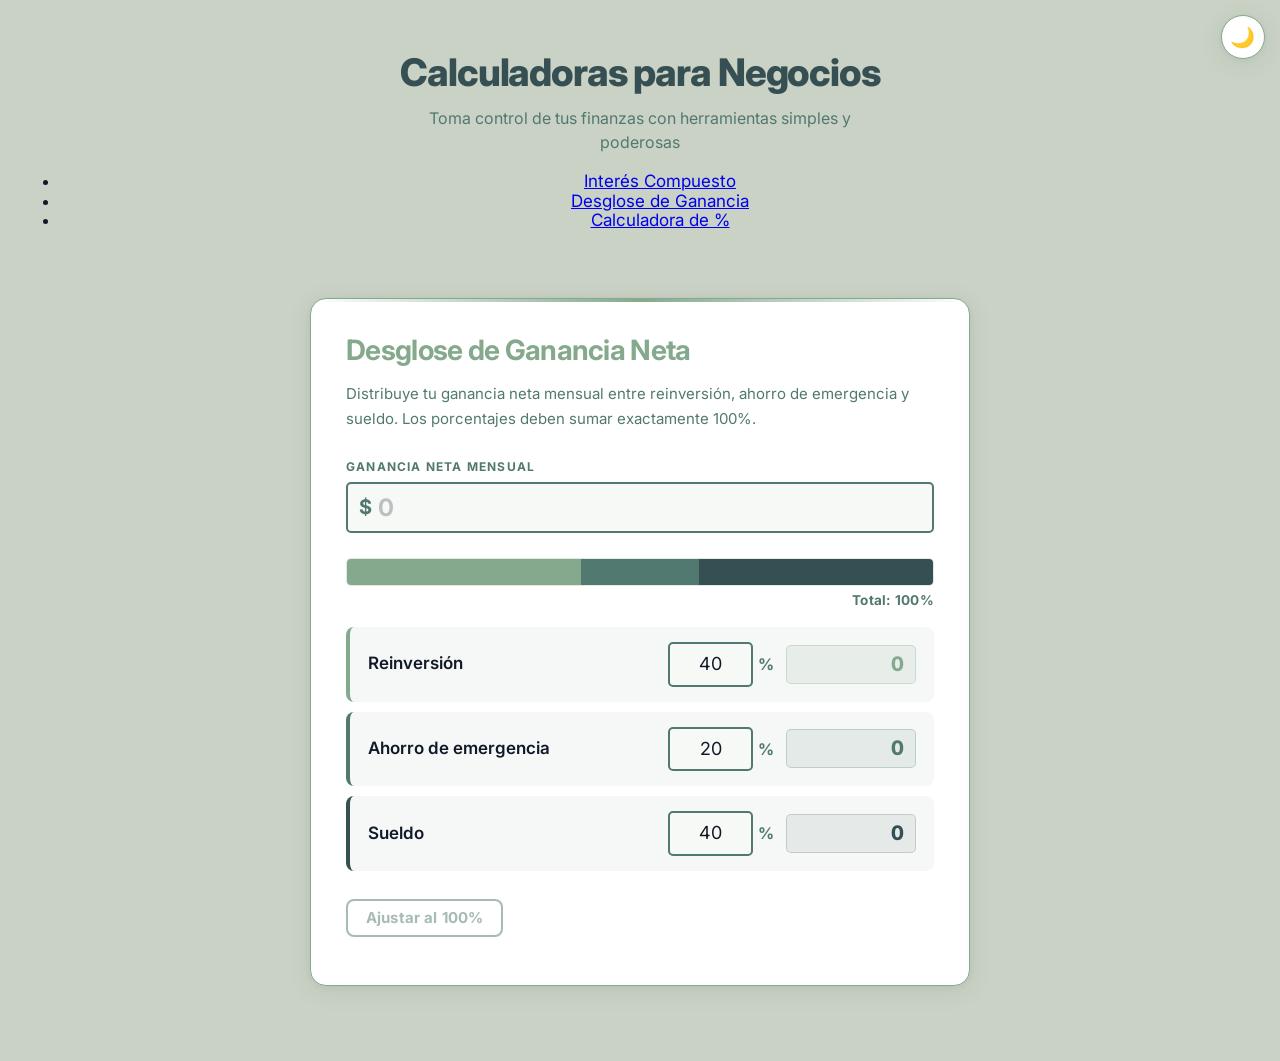
==== desglose.html @ 99549d0c "refactor: split app into multiple pages with shared JS modules" ====
<!DOCTYPE html>
<html lang="es">

<head>
  <meta charset="UTF-8" />
  <meta name="viewport" content="width=device-width, initial-scale=1.0" />
  <title>Desglose de Ganancia Neta | Calculadoras para Negocios</title>
  <link rel="icon" type="image/png" href="assets/img/general/favicon.png" />
  <meta name="description" content="Distribuye tu ganancia neta mensual entre reinversión, ahorro de emergencia y sueldo.">
  <link rel="preconnect" href="https://fonts.googleapis.com">
  <link rel="preconnect" href="https://fonts.gstatic.com" crossorigin>
  <link href="https://fonts.googleapis.com/css2?family=Inter:opsz,wght@14..32,300..900&display=swap" rel="stylesheet">
  <link rel="stylesheet" href="assets/css/normalize.css" />
  <link rel="stylesheet" href="assets/css/main.css" />
  <script>
    (function () {
      var s = localStorage.getItem('theme');
      var dark = s === 'dark' || (!s && window.matchMedia('(prefers-color-scheme: dark)').matches);
      if (dark) document.documentElement.dataset.theme = 'dark';
    })();
  </script>
</head>

<body>

  <header class="site-header">
    <div class="site-header__top">
      <h1 class="site-header__title">Calculadoras para Negocios</h1>
      <p class="site-header__subtitle">Toma control de tus finanzas con herramientas simples y poderosas</p>
    </div>
    <nav class="site-nav" aria-label="Calculadoras">
      <ul class="site-nav__list">
        <li><a class="site-nav__link" href="index.html">Interés Compuesto</a></li>
        <li><a class="site-nav__link" href="desglose.html">Desglose de Ganancia</a></li>
        <li><a class="site-nav__link" href="porcentaje.html">Calculadora de %</a></li>
      </ul>
    </nav>
  </header>

  <main class="site-main">

    <section class="calculator">
      <div class="calculator__header">
        <h2 class="calculator__title">Desglose de Ganancia Neta</h2>
      </div>

      <p class="calculator__description">
        Distribuye tu ganancia neta mensual entre reinversión, ahorro de emergencia y sueldo.
        Los porcentajes deben sumar exactamente 100%.
      </p>

      <div class="calculator__income-wrap">
        <label class="calculator__label" for="income">Ganancia neta mensual</label>
        <div class="calculator__prefix-wrap">
          <span class="calculator__prefix">$</span>
          <input type="number" id="income" placeholder="0" min="0">
        </div>
      </div>

      <div class="breakdown__bar-wrap">
        <div class="breakdown__bar" id="breakdown-bar"></div>
        <div class="breakdown__total" id="breakdown-total"></div>
      </div>

      <div class="breakdown">
        <div class="breakdown__item breakdown__item--reinversion">
          <span class="breakdown__label">Reinversión</span>
          <div class="breakdown__pct-group">
            <input type="number" class="breakdown__pct-input" id="pct-reinversion" value="0" min="0" max="100">
            <span class="breakdown__pct-symbol">%</span>
          </div>
          <div class="breakdown__result" id="reinversion" aria-live="polite">0</div>
        </div>
        <div class="breakdown__item breakdown__item--ahorro">
          <span class="breakdown__label">Ahorro de emergencia</span>
          <div class="breakdown__pct-group">
            <input type="number" class="breakdown__pct-input" id="pct-ahorro" value="0" min="0" max="100">
            <span class="breakdown__pct-symbol">%</span>
          </div>
          <div class="breakdown__result" id="ahorro" aria-live="polite">0</div>
        </div>
        <div class="breakdown__item breakdown__item--sueldo">
          <span class="breakdown__label">Sueldo</span>
          <div class="breakdown__pct-group">
            <input type="number" class="breakdown__pct-input" id="pct-sueldo" value="0" min="0" max="100">
            <span class="breakdown__pct-symbol">%</span>
          </div>
          <div class="breakdown__result" id="sueldo" aria-live="polite">0</div>
        </div>
      </div>

      <div class="breakdown__footer">
        <button class="breakdown__normalize" id="breakdown-normalize">Ajustar al 100%</button>
        <p class="breakdown__validation" id="breakdown-validation"></p>
      </div>
    </section>

  </main>

  <button class="theme-toggle" id="themeToggle" aria-label="Cambiar tema"></button>
  <script src="assets/js/shared.js"></script>
  <script src="assets/js/breakdown.js"></script>
</body>

</html>
---- assets/css/main.css ----
/* ============================================================
   VARIABLES
   ============================================================ */
:root {
  /* Paleta original */
  --color-primary: #84a98c;
  --color-primary-hover: #354f52;
  --color-secondary: #52796f;
  --bg-body: #cad2c5;
  --color-text: #111827;
  --color-text-muted: #52796f;
  --color-danger: #d6001c;

  /* Acentos por categoría (dentro de la misma paleta) */
  --color-reinversion: #84a98c;
  --color-ahorro: #52796f;
  --color-sueldo: #354f52;

  --bg-card: #ffffff;
  --bg-input: #f7f9f7;
  --bg-breakdown-item: rgba(132, 169, 140, 0.08);

  --shadow-card: 0 4px 24px rgba(53, 79, 82, 0.1), 0 1px 6px rgba(53, 79, 82, 0.06);
  --shadow-btn: 0 4px 14px rgba(82, 121, 111, 0.4);
  --focus-ring: 0 0 0 3px rgba(132, 169, 140, 0.35);

  --radius-card: 1.6rem;
  --radius-md: 0.8rem;
  --radius-sm: 0.5rem;

  --t: 0.22s ease;
  --font: "Inter", "Roboto", sans-serif;
}


/* ============================================================
   DARK MODE
   ============================================================ */
[data-theme="dark"] {
  --color-primary-hover: #a8c5af;
  --color-secondary: #6b9e94;
  --color-text-muted: #84a98c;
  --bg-body: #1a2428;
  --color-text: #e5ede8;
  --bg-card: #243438;
  --bg-input: #2c3e42;
  --bg-breakdown-item: rgba(132, 169, 140, 0.07);
  --shadow-card: 0 4px 24px rgba(0, 0, 0, 0.45), 0 1px 6px rgba(0, 0, 0, 0.25);
  --shadow-btn: 0 4px 14px rgba(0, 0, 0, 0.4);
  --focus-ring: 0 0 0 3px rgba(132, 169, 140, 0.4);

  --color-reinversion: #a8c5af;
  --color-ahorro: #6b9e94;
  --color-sueldo: #84a98c;
}

[data-theme="dark"] input[type="number"]::placeholder {
  color: rgba(229, 237, 232, 0.25);
}


/* ============================================================
   RESET / BASE
   ============================================================ */
html {
  box-sizing: border-box;
  font-size: 62.5%;
}

*, *::before, *::after {
  box-sizing: inherit;
}

body {
  font-family: var(--font);
  font-size: 1.7rem;
  background-color: var(--bg-body);
  color: var(--color-text);
  min-height: 100vh;
}

h1, h2, h3 {
  margin: 0;
  line-height: 1.2;
}

img {
  max-width: 100%;
  display: block;
}

/* Ocultar flechas en inputs numéricos */
input[type="number"]::-webkit-outer-spin-button,
input[type="number"]::-webkit-inner-spin-button {
  -webkit-appearance: none;
  margin: 0;
}
input[type="number"] {
  -moz-appearance: textfield;
}


/* ============================================================
   SITE HEADER
   ============================================================ */
.site-header {
  text-align: center;
  padding: 5rem 2rem 2rem;
}

.site-header__title {
  font-size: 3rem;
  font-weight: 800;
  color: var(--color-primary-hover);
  letter-spacing: -0.03em;
  margin-bottom: 1rem;
}

@media (min-width: 600px) {
  .site-header__title {
    font-size: 3.8rem;
  }
}

.site-header__subtitle {
  font-size: 1.6rem;
  color: var(--color-text-muted);
  max-width: 46ch;
  margin: 0 auto;
  line-height: 1.55;
}


/* ============================================================
   SITE MAIN
   ============================================================ */
.site-main {
  padding: 0.5rem 1.5rem 5rem;
}


/* ============================================================
   CALCULATOR CARD
   ============================================================ */
.calculator {
  max-width: 660px;
  margin: 2.5rem auto;
  padding: 3.5rem;
  background: var(--bg-card);
  border: 1px solid var(--color-primary);
  border-radius: var(--radius-card);
  box-shadow: var(--shadow-card);
  position: relative;
  overflow: hidden;
  transition: box-shadow var(--t), transform var(--t);
}

@media (max-width: 500px) {
  .calculator {
    padding: 2.5rem 1.8rem;
  }
}

.calculator:hover {
  box-shadow: 0 8px 36px rgba(53, 79, 82, 0.14), 0 2px 10px rgba(53, 79, 82, 0.08);
}

/* Línea de acento superior */
.calculator::before {
  content: '';
  position: absolute;
  top: 0;
  left: 0;
  right: 0;
  height: 3px;
  background: linear-gradient(90deg, transparent, var(--color-primary), transparent);
}

.calculator__header {
  display: flex;
  align-items: center;
  gap: 1.2rem;
  margin-bottom: 1.5rem;
}

.calculator__title {
  font-size: 2.4rem;
  font-weight: 700;
  color: var(--color-primary);
  letter-spacing: -0.025em;
}

@media (min-width: 500px) {
  .calculator__title {
    font-size: 2.8rem;
  }
}

.calculator__description {
  font-size: 1.5rem;
  color: var(--color-text-muted);
  line-height: 1.65;
  margin-bottom: 2.8rem;
}


/* ============================================================
   INPUTS (compartido)
   ============================================================ */
input[type="number"] {
  background: var(--bg-input);
  border: 2px solid var(--color-secondary);
  border-radius: var(--radius-sm);
  color: var(--color-text);
  font-family: var(--font);
  font-size: 1.8rem;
  padding: 1rem 1.3rem;
  transition: border-color var(--t), box-shadow var(--t);
}

input[type="number"]::placeholder {
  color: rgba(17, 24, 39, 0.25);
}

input[type="number"]:focus {
  outline: none;
  border-color: var(--color-primary-hover);
  box-shadow: var(--focus-ring);
}


/* ============================================================
   INPUT DE INGRESO
   ============================================================ */
.calculator__income-wrap {
  margin-bottom: 2.5rem;
}

.calculator__label {
  display: block;
  font-size: 1.2rem;
  font-weight: 700;
  text-transform: uppercase;
  letter-spacing: 0.1em;
  color: var(--color-text-muted);
  margin-bottom: 0.8rem;
}

.calculator__prefix-wrap {
  position: relative;
  display: flex;
  align-items: center;
}

.calculator__prefix {
  position: absolute;
  left: 1.3rem;
  font-size: 2rem;
  font-weight: 700;
  color: var(--color-secondary);
  pointer-events: none;
  z-index: 1;
}

.calculator__prefix-wrap input {
  width: 100%;
  padding-left: 3rem;
  font-size: 2.4rem;
  font-weight: 700;
  letter-spacing: -0.02em;
}


/* ============================================================
   BREAKDOWN
   ============================================================ */
.breakdown {
  display: flex;
  flex-direction: column;
  gap: 1rem;
  margin-bottom: 1.5rem;
}

.breakdown__item {
  display: flex;
  align-items: center;
  gap: 1.2rem;
  padding: 1.5rem 1.8rem;
  background: var(--bg-breakdown-item);
  border-radius: var(--radius-md);
  border-left: 4px solid transparent;
  flex-wrap: wrap;
  transition: background var(--t), transform var(--t);
}

@media (max-width: 500px) {
  .breakdown__item {
    gap: 0.8rem;
    padding: 1.4rem;
  }
}

.breakdown__item:hover {
  background: rgba(132, 169, 140, 0.15);
  transform: translateX(3px);
}

.breakdown__item--reinversion { border-left-color: var(--color-reinversion); }
.breakdown__item--ahorro      { border-left-color: var(--color-ahorro); }
.breakdown__item--sueldo      { border-left-color: var(--color-sueldo); }

.breakdown__label {
  flex: 1;
  font-size: 1.7rem;
  font-weight: 600;
  color: var(--color-text);
  min-width: 16ch;
}

@media (max-width: 500px) {
  .breakdown__label {
    flex: 1;
    min-width: 0;
  }
}

.breakdown__pct-group {
  display: flex;
  align-items: center;
  gap: 0.5rem;
}

.breakdown__pct-input {
  width: 8.5rem;
  text-align: center;
}

.breakdown__pct-symbol {
  font-size: 1.6rem;
  font-weight: 700;
  color: var(--color-text-muted);
}

.breakdown__result {
  font-size: 2rem;
  font-weight: 800;
  min-width: 13rem;
  text-align: right;
  letter-spacing: -0.02em;
  font-variant-numeric: tabular-nums;
  padding: 0.7rem 1.1rem;
  border-radius: var(--radius-sm);
  cursor: pointer;
  user-select: none;
  transition: opacity var(--t);
}

@media (max-width: 500px) {
  .breakdown__result {
    width: 100%;
    min-width: unset;
    text-align: left;
  }
}

.breakdown__result.is-copied,
.calculator__result.is-copied {
  opacity: 0.55;
}

.breakdown__item--reinversion .breakdown__result {
  color: var(--color-reinversion);
  background: rgba(132, 169, 140, 0.12);
  border: 1px solid rgba(132, 169, 140, 0.3);
}
.breakdown__item--ahorro .breakdown__result {
  color: var(--color-ahorro);
  background: rgba(82, 121, 111, 0.1);
  border: 1px solid rgba(82, 121, 111, 0.25);
}
.breakdown__item--sueldo .breakdown__result {
  color: var(--color-sueldo);
  background: rgba(53, 79, 82, 0.08);
  border: 1px solid rgba(53, 79, 82, 0.2);
}


/* ============================================================
   VALIDACIÓN
   ============================================================ */
.breakdown__validation {
  font-size: 1.4rem;
  font-weight: 600;
  min-height: 3.6rem;
  padding: 0.8rem 1.2rem;
  border-radius: var(--radius-sm);
  display: flex;
  align-items: center;
}

.breakdown__validation--error {
  background: rgba(214, 0, 28, 0.07);
  color: var(--color-danger);
  border: 1px solid rgba(214, 0, 28, 0.2);
}

.breakdown__validation--ok {
  color: var(--color-secondary);
}


/* ============================================================
   FÓRMULA DE PORCENTAJE
   ============================================================ */
.calculator__formula {
  display: flex;
  align-items: center;
  flex-wrap: wrap;
  gap: 1.2rem;
  margin-bottom: 3rem;
}

@media (max-width: 500px) {
  .calculator__formula {
    display: grid;
    grid-template-columns: 1fr auto;
    align-items: center;
    gap: 1rem 1.2rem;
  }
}

.calculator__formula input {
  width: 13rem;
  text-align: center;
  font-size: 2rem;
  font-weight: 600;
}

@media (max-width: 500px) {
  .calculator__formula input {
    width: 100%;
  }
}

.calculator__formula-sep {
  font-size: 1.8rem;
  font-weight: 500;
  color: var(--color-text-muted);
}

.calculator__result {
  min-width: 16rem;
  padding: 1rem 1.5rem;
  background: rgba(132, 169, 140, 0.1);
  border: 2px solid var(--color-secondary);
  border-radius: var(--radius-sm);
  font-size: 2.4rem;
  font-weight: 800;
  color: var(--color-primary-hover);
  text-align: center;
  letter-spacing: -0.02em;
  cursor: pointer;
  user-select: none;
  transition: opacity var(--t);
}

@media (max-width: 500px) {
  .calculator__result {
    grid-column: 1 / -1;
    min-width: 0;
    width: 100%;
  }
}


/* ============================================================
   BOTONES
   ============================================================ */
.calculator__buttons {
  display: flex;
  align-items: center;
  gap: 1.2rem;
  flex-wrap: wrap;
}

@media (max-width: 500px) {
  .calculator__buttons {
    flex-direction: column;
    align-items: flex-start;
    text-align: center;
  }
}

button {
  border: none;
  cursor: pointer;
  padding: 1.2rem 2.6rem;
  font-size: 1.7rem;
  font-weight: 700;
  font-family: var(--font);
  border-radius: var(--radius-md);
  letter-spacing: 0.01em;
  transition: background var(--t), transform var(--t), box-shadow var(--t);
}

button:active {
  transform: scale(0.97) !important;
}

.calculator__clear-btn {
  background: var(--color-danger);
  border: 2px solid var(--color-danger);
  border-radius: var(--radius-md);
  color: #fff;
  padding: 0.8rem 1.8rem;
  font-size: 1.5rem;
  font-weight: 700;
  transition: background var(--t), color var(--t), border-color var(--t), transform var(--t);
}

.calculator__clear-btn:hover {
  background: var(--color-danger);
  color: #fff;
  transform: translateY(-1px);
}


/* ============================================================
   THEME TOGGLE
   ============================================================ */
.theme-toggle {
  position: fixed;
  top: 1.5rem;
  right: 1.5rem;
  z-index: 100;
  background: var(--bg-card);
  border: 1px solid var(--color-primary);
  border-radius: 50%;
  width: 4.4rem;
  height: 4.4rem;
  padding: 0;
  font-size: 2rem;
  display: flex;
  align-items: center;
  justify-content: center;
  box-shadow: var(--shadow-card);
  transition: background var(--t), border-color var(--t), transform var(--t), box-shadow var(--t);
}

.theme-toggle:hover {
  transform: scale(1.1) !important;
}


/* ============================================================
   FOOTER
   ============================================================ */
.site-footer {
  text-align: center;
  padding: 2rem;
  font-size: 1.4rem;
  color: var(--color-text-muted);
  opacity: 0.65;
}


/* ============================================================
   BREAKDOWN BAR
   ============================================================ */
.breakdown__bar-wrap {
  margin-bottom: 1.8rem;
}

.breakdown__bar {
  display: flex;
  height: 2.8rem;
  border-radius: var(--radius-sm);
  overflow: hidden;
  background: var(--bg-input);
  border: 1px solid rgba(132, 169, 140, 0.2);
}

.breakdown__bar-seg {
  flex-shrink: 0;
  transition: width 0.3s ease;
}

.breakdown__bar-seg--unallocated {
  background: rgba(132, 169, 140, 0.12) !important;
}

.breakdown__total {
  font-size: 1.35rem;
  font-weight: 700;
  letter-spacing: 0.02em;
  margin-top: 0.7rem;
  text-align: right;
  color: var(--color-text-muted);
}

.breakdown__total--ok    { color: var(--color-secondary); }
.breakdown__total--error { color: var(--color-danger); }


/* ============================================================
   BREAKDOWN FOOTER (botón ajustar + validación)
   ============================================================ */
.breakdown__footer {
  display: flex;
  align-items: center;
  gap: 1.2rem;
  flex-wrap: wrap;
}

.breakdown__normalize {
  background: transparent;
  border: 2px solid var(--color-secondary);
  border-radius: var(--radius-md);
  color: var(--color-secondary);
  padding: 0.8rem 1.8rem;
  font-size: 1.5rem;
  font-weight: 700;
  white-space: nowrap;
  flex-shrink: 0;
  transition: background var(--t), color var(--t), border-color var(--t);
}

.breakdown__normalize:hover {
  background: var(--color-secondary);
  color: #fff;
}

.breakdown__normalize:disabled {
  border-color: var(--color-text-muted);
  color: var(--color-text-muted);
  cursor: not-allowed;
  opacity: 0.5;
}

.breakdown__normalize:disabled:hover {
  background: transparent;
  color: var(--color-text-muted);
}

.breakdown__validation {
  flex: 1;
  min-width: 0;
}
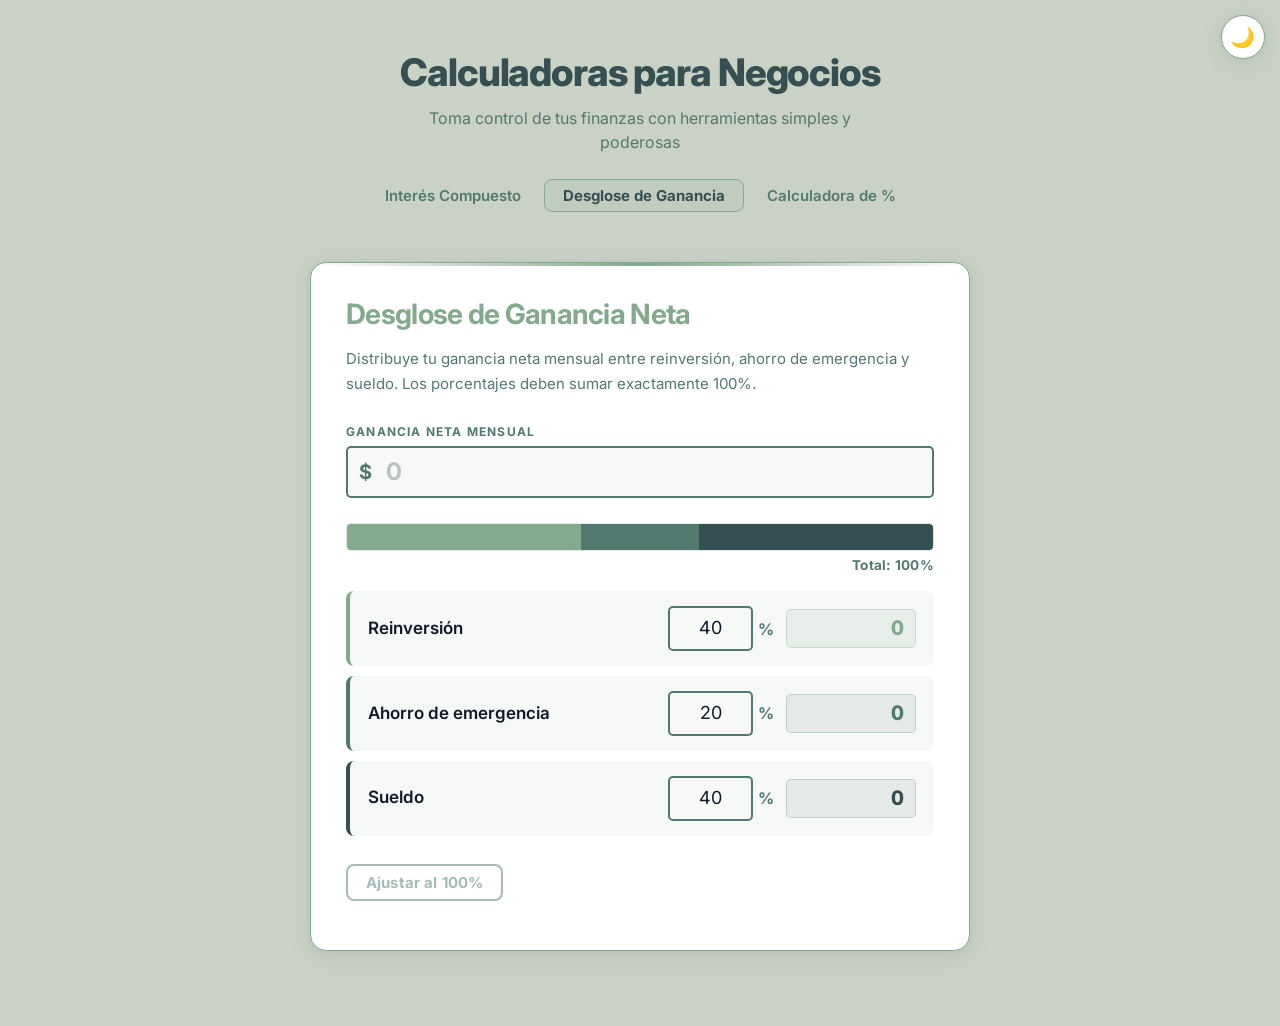
==== commit 1a1bbd73: "feat: add comma formatting to money inputs" ====
--- a/desglose.html
+++ b/desglose.html
@@ -53,7 +53,7 @@
         <label class="calculator__label" for="income">Ganancia neta mensual</label>
         <div class="calculator__prefix-wrap">
           <span class="calculator__prefix">$</span>
-          <input type="number" id="income" placeholder="0" min="0">
+          <input type="text" inputmode="decimal" id="income" placeholder="0">
         </div>
       </div>
 
--- a/assets/css/main.css
+++ b/assets/css/main.css
@@ -15,6 +15,7 @@
   --color-reinversion: #84a98c;
   --color-ahorro: #52796f;
   --color-sueldo: #354f52;
+  --color-compound-interest: #2d6a4f;
 
   --bg-card: #ffffff;
   --bg-input: #f7f9f7;
@@ -52,9 +53,11 @@
   --color-reinversion: #a8c5af;
   --color-ahorro: #6b9e94;
   --color-sueldo: #84a98c;
-}
-
-[data-theme="dark"] input[type="number"]::placeholder {
+  --color-compound-interest: #52b788;
+}
+
+[data-theme="dark"] input[type="number"]::placeholder,
+[data-theme="dark"] input[type="text"]::placeholder {
   color: rgba(229, 237, 232, 0.25);
 }
 
@@ -207,7 +210,8 @@
 /* ============================================================
    INPUTS (compartido)
    ============================================================ */
-input[type="number"] {
+input[type="number"],
+input[type="text"] {
   background: var(--bg-input);
   border: 2px solid var(--color-secondary);
   border-radius: var(--radius-sm);
@@ -218,11 +222,13 @@
   transition: border-color var(--t), box-shadow var(--t);
 }
 
-input[type="number"]::placeholder {
+input[type="number"]::placeholder,
+input[type="text"]::placeholder {
   color: rgba(17, 24, 39, 0.25);
 }
 
-input[type="number"]:focus {
+input[type="number"]:focus,
+input[type="text"]:focus {
   outline: none;
   border-color: var(--color-primary-hover);
   box-shadow: var(--focus-ring);
@@ -264,7 +270,7 @@
 
 .calculator__prefix-wrap input {
   width: 100%;
-  padding-left: 3rem;
+  padding-left: 3.8rem;
   font-size: 2.4rem;
   font-weight: 700;
   letter-spacing: -0.02em;
@@ -646,3 +652,344 @@
   flex: 1;
   min-width: 0;
 }
+
+
+/* ============================================================
+   COMPOUND INTEREST CALCULATOR
+   ============================================================ */
+
+.calculator--compound {
+  max-width: 960px;
+}
+
+.compound__layout {
+  display: grid;
+  grid-template-columns: 26rem 1fr;
+  gap: 3rem;
+  margin-bottom: 3rem;
+  align-items: start;
+}
+
+@media (max-width: 700px) {
+  .compound__layout {
+    grid-template-columns: 1fr;
+  }
+}
+
+.compound__inputs {
+  display: flex;
+  flex-direction: column;
+  gap: 1.8rem;
+}
+
+.compound__field {
+  display: flex;
+  flex-direction: column;
+  gap: 0.6rem;
+}
+
+.compound__field input[type="number"],
+.compound__field input[type="text"] {
+  width: 100%;
+}
+
+.compound__field .calculator__prefix-wrap input {
+  font-size: 1.8rem;
+  font-weight: 600;
+  letter-spacing: 0;
+}
+
+.compound__select {
+  width: 100%;
+  background: var(--bg-input);
+  border: 2px solid var(--color-secondary);
+  border-radius: var(--radius-sm);
+  color: var(--color-text);
+  font-family: var(--font);
+  font-size: 1.8rem;
+  padding: 1rem 3.5rem 1rem 1.3rem;
+  cursor: pointer;
+  transition: border-color var(--t), box-shadow var(--t);
+  appearance: none;
+  -webkit-appearance: none;
+  background-image: url("data:image/svg+xml,%3Csvg xmlns='http://www.w3.org/2000/svg' viewBox='0 0 10 6'%3E%3Cpath d='M0 0l5 6 5-6z' fill='%2352796f'/%3E%3C/svg%3E");
+  background-repeat: no-repeat;
+  background-position: right 1.2rem center;
+  background-size: 1rem;
+}
+
+.compound__select:focus {
+  outline: none;
+  border-color: var(--color-primary-hover);
+  box-shadow: var(--focus-ring);
+}
+
+[data-theme="dark"] .compound__select {
+  background-image: url("data:image/svg+xml,%3Csvg xmlns='http://www.w3.org/2000/svg' viewBox='0 0 10 6'%3E%3Cpath d='M0 0l5 6 5-6z' fill='%236b9e94'/%3E%3C/svg%3E");
+}
+
+.compound__chart-wrap {
+  position: relative;
+  height: 28rem;
+}
+
+@media (max-width: 700px) {
+  .compound__chart-wrap {
+    height: 32rem;
+  }
+}
+
+.compound__section-title {
+  font-size: 1.8rem;
+  font-weight: 700;
+  color: var(--color-text);
+  margin: 0 0 1.5rem;
+}
+
+.compound__results {
+  display: grid;
+  grid-template-columns: repeat(4, 1fr);
+  gap: 1.2rem;
+  margin-bottom: 3.5rem;
+}
+
+@media (max-width: 700px) {
+  .compound__results {
+    grid-template-columns: repeat(2, 1fr);
+  }
+}
+
+@media (max-width: 400px) {
+  .compound__results {
+    grid-template-columns: 1fr;
+  }
+}
+
+.compound__result-card {
+  display: flex;
+  flex-direction: column;
+  justify-content: space-between;
+  gap: 0.6rem;
+}
+
+.compound__result-label {
+  font-size: 1.15rem;
+  font-weight: 700;
+  text-transform: uppercase;
+  letter-spacing: 0.07em;
+  color: var(--color-text-muted);
+  text-align: center;
+  line-height: 1.4;
+}
+
+.compound__result-value {
+  padding: 1.2rem 0.8rem;
+  border-radius: var(--radius-sm);
+  font-size: 1.6rem;
+  font-weight: 800;
+  text-align: center;
+  letter-spacing: -0.02em;
+  font-variant-numeric: tabular-nums;
+  color: #fff;
+  min-height: 4.6rem;
+  display: flex;
+  align-items: center;
+  justify-content: center;
+}
+
+.compound__result-value--principal     { background: var(--color-secondary); }
+.compound__result-value--contributions { background: var(--color-primary); color: var(--color-primary-hover); }
+.compound__result-value--interest      { background: var(--color-compound-interest); }
+.compound__result-value--total         { background: var(--color-primary-hover); }
+
+[data-theme="dark"] .compound__result-value {
+  color: #1a2428;
+}
+
+.compound__table-wrap {
+  overflow-x: auto;
+  margin-bottom: 3.5rem;
+  border-radius: var(--radius-md);
+  border: 1px solid rgba(132, 169, 140, 0.2);
+}
+
+.compound__table {
+  width: 100%;
+  border-collapse: collapse;
+  font-size: 1.45rem;
+  min-width: 52rem;
+}
+
+.compound__table thead th {
+  padding: 1.2rem 1.5rem;
+  text-align: right;
+  font-weight: 700;
+  font-size: 1.15rem;
+  text-transform: uppercase;
+  letter-spacing: 0.06em;
+  color: var(--color-text-muted);
+  background: var(--bg-input);
+  border-bottom: 2px solid rgba(132, 169, 140, 0.2);
+  white-space: nowrap;
+}
+
+.compound__table thead th:first-child { text-align: left; }
+
+.compound__table tbody td {
+  padding: 1rem 1.5rem;
+  text-align: right;
+  border-bottom: 1px solid rgba(132, 169, 140, 0.1);
+  font-variant-numeric: tabular-nums;
+  color: var(--color-text);
+  white-space: nowrap;
+}
+
+.compound__table tbody td:first-child { text-align: left; }
+
+.compound__table tbody tr:last-child td {
+  border-bottom: none;
+  font-weight: 700;
+}
+
+.compound__table tbody tr:nth-child(even) td {
+  background: rgba(132, 169, 140, 0.04);
+}
+
+.compound__faq {
+  margin-top: 0.5rem;
+}
+
+.compound__faq-item {
+  border: 1px solid rgba(132, 169, 140, 0.2);
+  border-radius: var(--radius-md);
+  margin-bottom: 1rem;
+  overflow: hidden;
+}
+
+.compound__faq-question {
+  font-size: 1.5rem;
+  font-weight: 600;
+  color: var(--color-text);
+  padding: 1.4rem 1.8rem;
+  cursor: pointer;
+  list-style: none;
+  display: flex;
+  justify-content: space-between;
+  align-items: center;
+  background: var(--bg-input);
+  user-select: none;
+  transition: background var(--t);
+}
+
+.compound__faq-question::-webkit-details-marker { display: none; }
+
+.compound__faq-question::after {
+  content: '›';
+  font-size: 2.2rem;
+  font-weight: 300;
+  line-height: 1;
+  color: var(--color-text-muted);
+  transition: transform var(--t);
+  flex-shrink: 0;
+  margin-left: 1rem;
+}
+
+details[open] > .compound__faq-question::after {
+  transform: rotate(90deg);
+}
+
+.compound__faq-question:hover {
+  background: rgba(132, 169, 140, 0.1);
+}
+
+.compound__faq-body {
+  padding: 1.8rem;
+  font-size: 1.4rem;
+  color: var(--color-text-muted);
+  line-height: 1.65;
+}
+
+.compound__faq-body p {
+  margin: 0 0 1.2rem;
+}
+
+.compound__faq-table {
+  width: 100%;
+  border-collapse: collapse;
+  font-size: 1.35rem;
+}
+
+.compound__faq-table th,
+.compound__faq-table td {
+  padding: 0.7rem 1rem;
+  text-align: left;
+  border-bottom: 1px solid rgba(132, 169, 140, 0.15);
+}
+
+.compound__faq-table th {
+  font-weight: 700;
+  font-size: 1.15rem;
+  text-transform: uppercase;
+  letter-spacing: 0.05em;
+  color: var(--color-text-muted);
+  background: transparent;
+  border-bottom-width: 2px;
+}
+
+.compound__faq-table tr:last-child td {
+  border-bottom: none;
+}
+
+
+/* ============================================================
+   SITE NAV
+   ============================================================ */
+.site-nav {
+  margin-top: 2.4rem;
+}
+
+.site-nav__list {
+  list-style: none;
+  margin: 0;
+  padding: 0;
+  display: flex;
+  justify-content: center;
+  gap: 0.4rem;
+  flex-wrap: wrap;
+}
+
+.site-nav__link {
+  display: inline-block;
+  padding: 0.7rem 1.8rem;
+  font-size: 1.5rem;
+  font-weight: 600;
+  color: var(--color-text-muted);
+  text-decoration: none;
+  border-radius: var(--radius-md);
+  border: 1px solid transparent;
+  transition: color var(--t), background var(--t), border-color var(--t);
+}
+
+.site-nav__link:hover {
+  color: var(--color-primary-hover);
+  background: rgba(132, 169, 140, 0.1);
+  border-color: rgba(132, 169, 140, 0.2);
+}
+
+.site-nav__link[aria-current="page"] {
+  color: var(--color-primary-hover);
+  background: rgba(132, 169, 140, 0.15);
+  border-color: var(--color-primary);
+  font-weight: 700;
+}
+
+@media (max-width: 500px) {
+  .site-nav__list {
+    gap: 0.6rem;
+  }
+
+  .site-nav__link {
+    font-size: 1.4rem;
+    padding: 0.6rem 1.4rem;
+  }
+}
